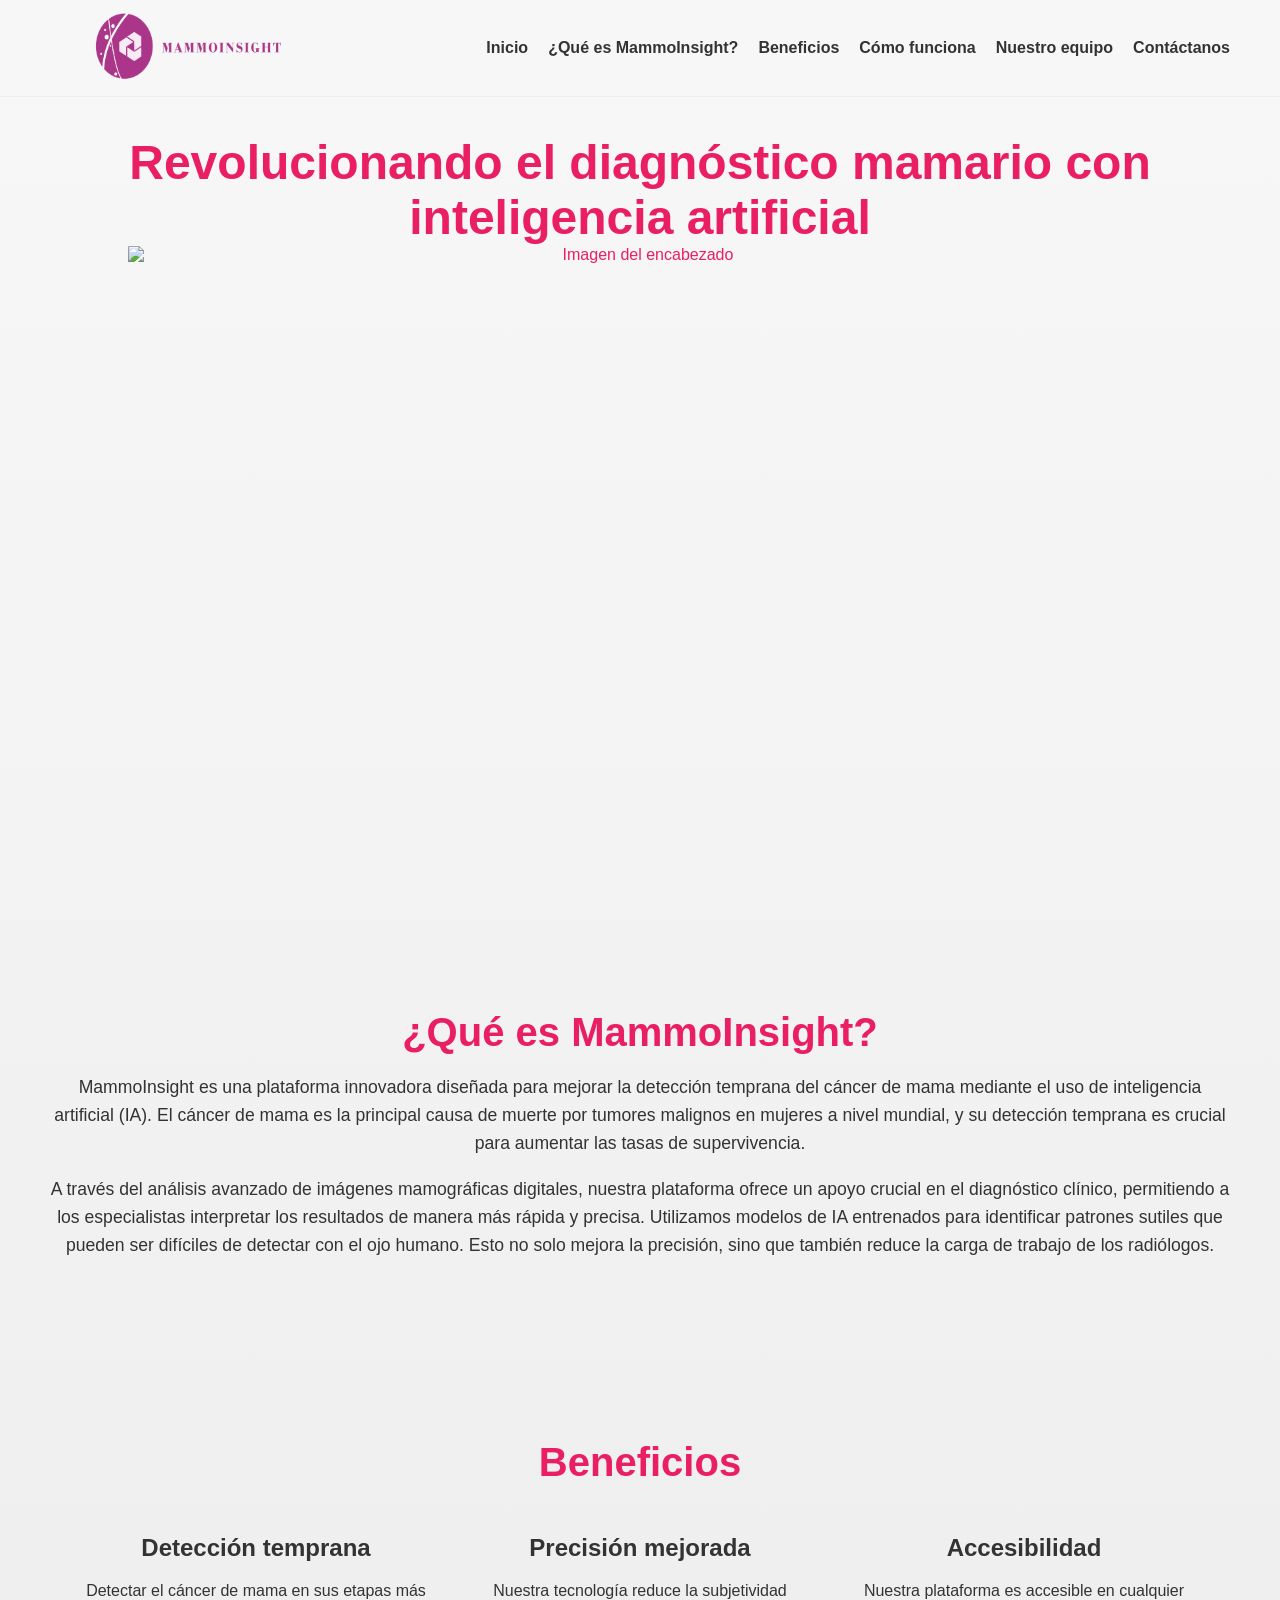
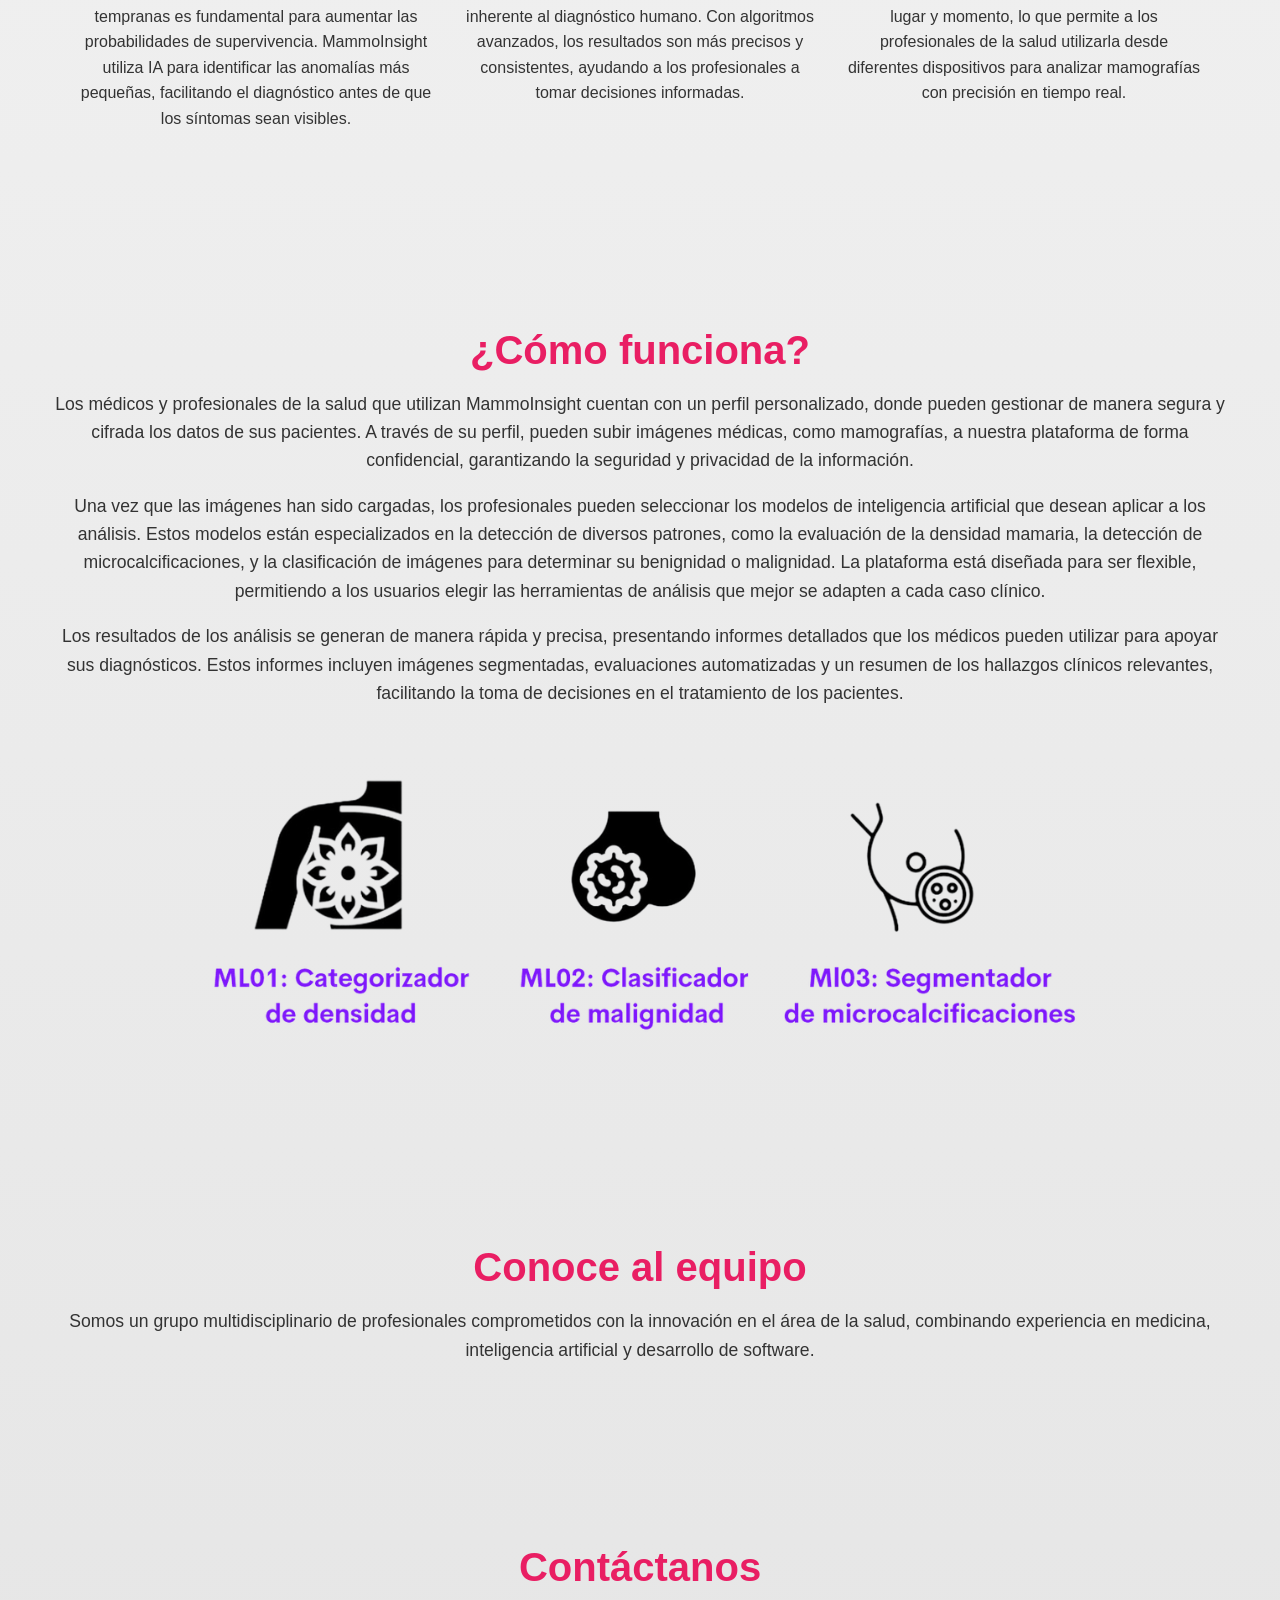
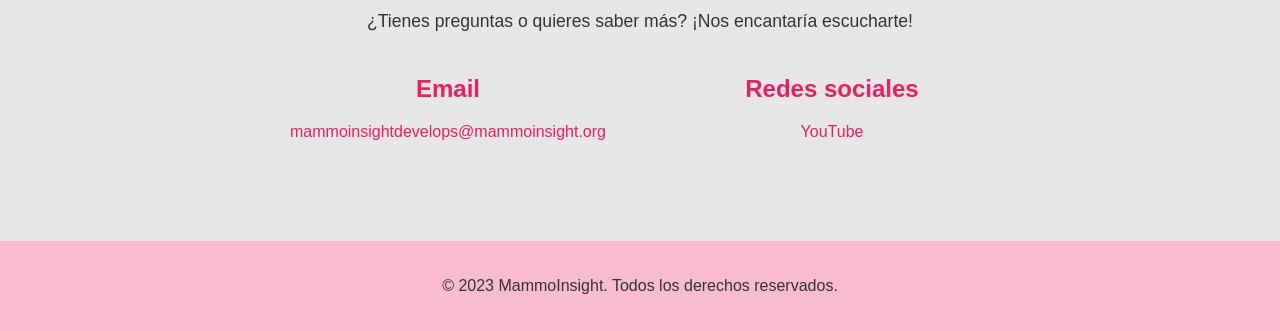
==== index.html @ 54ed8bfb "firts version develops web static in .org aws" ====
<!DOCTYPE html>
<html lang="es">

<head>
  <meta charset="UTF-8">
  <title>MammoInsight - Innovación en Diagnóstico Mamario</title>
  <link rel="stylesheet" type="text/css" href="style.css"> <!-- Enlaza el archivo CSS -->
</head>

<body>

  <!-- Navegación -->
  <header>
    <nav>
      <div class="logo">
        <img src="images/logo2_oficial.png" alt="MammoInsight Logo">      
      
      </div>
      <ul>
        <li><a href="#inicio">Inicio</a></li>
        <li><a href="#que-es">¿Qué es MammoInsight?</a></li>
        <li><a href="#beneficios">Beneficios</a></li>
        <li><a href="#como-funciona">Cómo funciona</a></li>
        <li><a href="#equipo">Nuestro equipo</a></li>
        <li><a href="#contacto">Contáctanos</a></li>
      </ul>
      <div class="menu-toggle">
        <i class="fas fa-bars"></i>
      </div>
    </nav>
  </header>

  <!-- Sección Hero -->
  <section id="inicio" class="hero">
    <div class="hero-content">
      <!-- <h1>MammoInsight</h1>
      <p>Revolucionando el diagnóstico mamario con inteligencia artificial</p> -->
      <div style="height: 10px;"></div> <!-- dejo un espacio-->
      <h1>Revolucionando el diagnóstico mamario con inteligencia artificial</h1>
      <img src="images/sitio_develops_v0.png" alt="Imagen del encabezado">
    </div>
  </section>

  <!-- Sección ¿Qué es MammoInsight? -->
  <section id="que-es" class="section">
    <div style="height: 10px;"></div> <!-- dejo un espacio-->
    <h2>¿Qué es MammoInsight?</h2>
    <p>
      MammoInsight es una plataforma innovadora diseñada para mejorar la detección temprana del cáncer de mama mediante el uso de inteligencia artificial (IA). El cáncer de mama es la principal causa de muerte por tumores malignos en mujeres a nivel mundial, y su detección temprana es crucial para aumentar las tasas de supervivencia.
    </p>
    <p>
      A través del análisis avanzado de imágenes mamográficas digitales, nuestra plataforma ofrece un apoyo crucial en el diagnóstico clínico, permitiendo a los especialistas interpretar los resultados de manera más rápida y precisa. Utilizamos modelos de IA entrenados para identificar patrones sutiles que pueden ser difíciles de detectar con el ojo humano. Esto no solo mejora la precisión, sino que también reduce la carga de trabajo de los radiólogos.
    </p>
    <!--<img src="https://i.imgur.com/tu-imagen.jpg" alt="Análisis de Mamografías"> -->
  </section>

  <!-- Sección Beneficios -->
  <section id="beneficios" class="section">
    <h2>Beneficios</h2>
    <div class="features">
      <div class="feature">
        <i class="fas fa-ribbon"></i>
        <h3>Detección temprana</h3>
        <p>
          Detectar el cáncer de mama en sus etapas más tempranas es fundamental para aumentar las probabilidades de supervivencia. MammoInsight utiliza IA para identificar las anomalías más pequeñas, facilitando el diagnóstico antes de que los síntomas sean visibles.
        </p>
      </div>
      <div class="feature">
        <i class="fas fa-microscope"></i>
        <h3>Precisión mejorada</h3>
        <p>
          Nuestra tecnología reduce la subjetividad inherente al diagnóstico humano. Con algoritmos avanzados, los resultados son más precisos y consistentes, ayudando a los profesionales a tomar decisiones informadas.
        </p>
      </div>
      <div class="feature">
        <i class="fas fa-globe"></i>
        <h3>Accesibilidad</h3>
        <p>
          Nuestra plataforma es accesible en cualquier lugar y momento, lo que permite a los profesionales de la salud utilizarla desde diferentes dispositivos para analizar mamografías con precisión en tiempo real.
        </p>
      </div>
    </div>
  </section>

  <!-- Sección Cómo Funciona -->
  <section id="como-funciona" class="section">
    <h2>¿Cómo funciona?</h2>
    <p>
      Los médicos y profesionales de la salud que utilizan MammoInsight cuentan con un perfil personalizado, donde pueden gestionar de manera segura y cifrada los datos de sus pacientes. A través de su perfil, pueden subir imágenes médicas, como mamografías, a nuestra plataforma de forma confidencial, garantizando la seguridad y privacidad de la información.
    </p>
    <p>
      Una vez que las imágenes han sido cargadas, los profesionales pueden seleccionar los modelos de inteligencia artificial que desean aplicar a los análisis. Estos modelos están especializados en la detección de diversos patrones, como la evaluación de la densidad mamaria, la detección de microcalcificaciones, y la clasificación de imágenes para determinar su benignidad o malignidad. La plataforma está diseñada para ser flexible, permitiendo a los usuarios elegir las herramientas de análisis que mejor se adapten a cada caso clínico.
    </p>
    <p>
      Los resultados de los análisis se generan de manera rápida y precisa, presentando informes detallados que los médicos pueden utilizar para apoyar sus diagnósticos. Estos informes incluyen imágenes segmentadas, evaluaciones automatizadas y un resumen de los hallazgos clínicos relevantes, facilitando la toma de decisiones en el tratamiento de los pacientes.
    </p>
    <img src="images/sitio_develops_v3.png" alt="Modelos iniciales">
  </section>

  <!-- Sección Nuestro Equipo -->
  <section id="equipo" class="section">
    <h2>Conoce al equipo</h2>
    <p>
      Somos un grupo multidisciplinario de profesionales comprometidos con la innovación en el área de la salud, combinando experiencia en medicina, inteligencia artificial y desarrollo de software.
    </p>
  </section>

  <!-- Sección Contáctanos -->
  <section id="contacto" class="section">
    <h2>Contáctanos</h2>
    <p>
      ¿Tienes preguntas o quieres saber más? ¡Nos encantaría escucharte!
    </p>
    <div class="contact-info">
      <div class="contact-item">
        <h3>Email</h3>
        <p><a href="mailto:mammoinsightdevelops@mammoinsight.org">mammoinsightdevelops@mammoinsight.org</a></p>
      </div>
        <!-- 
      <div class="contact-item">
        <h3>Teléfono</h3>
        <p><a href="tel:+541112345678">+54 11 1234 5678</a></p>
      </div>
       -->
      <div class="contact-item">
        <h3>Redes sociales</h3>
        <p>
          <a href="https://www.youtube.com/@mammoinsight">YouTube</a>
        </p>
         <!--  href="#">Facebook</a> | <a href="#">Twitter</a> | <a href="#">LinkedIn -->
      </div>
    </div>
  </section>

  <!-- Pie de página -->
  <footer>
    <p>&copy; 2023 MammoInsight. Todos los derechos reservados.</p>
  </footer>

  <!-- ... -->
  <script src="script.js"></script> <!-- Enlaza el archivo JavaScript -->
</body>

</html>
---- style.css ----
/* Estilos Generales */
body {
  margin: 0;
  font-family: "Montserrat", sans-serif;
  color: #333;
  scroll-behavior: smooth;
  /* background-color: #f7f7f7; /* Fondo gris claro */
  background-image: linear-gradient(to bottom, #f7f7f7, #e5e5e5); /* Fondo degradado gris */

}

/* Navegación */
header {
  /*background-color: #fff;*/
  position: fixed;
  width: 100%;
  z-index: 100;
  border-bottom: 1px solid #eee;
  background-color: #f7f7f7;
}

nav {
  display: flex;
  align-items: center;
  justify-content: space-between;
  padding: 10px 50px;
}

nav .logo img {
  width: 260px; /* o cualquier otro valor que desees */
  height: auto; /* para mantener la proporción */
}

nav ul {
  list-style: none;
  display: flex;
  margin: 0;
}

nav ul li {
  margin-left: 20px;
}

nav ul li a {
  text-decoration: none;
  color: #333;
  font-weight: bold;
}

nav ul li a:hover {
  color: #e91e63;
}

nav .menu-toggle {
  display: none;
  font-size: 2em;
  cursor: pointer;
}

nav .menu-toggle i {
  color: #333;
}

/* Sección Hero */
.hero {
  height: 100vh;
  position: relative;
}

.hero-content {
  position: absolute;
  top: 10%;
  left: 50%;
  transform: translateX(-50%);
  color:  #e91e63; /* #fff;   fondo rosa */
  text-align: center;
  /*background-color: rgba(233, 30, 99, 0.6);  fondo rosa */
  padding: 0px; /* espacio entre la imagen y el texto */
  width: 80%; /* ajusta el ancho del contenedor */
}

.hero-content img {
  display: block;
  width: 100%; /* ancho de la imagen */
  /* height: auto; altura automática para mantener la proporción */
  max-height: 470px; /* altura máxima de la imagen */
  object-fit: cover;  /*ajusta la imagen al ancho del contenedor */
  text-align: center;
  border-radius: 1px; /* opcional, para darle un borde redondeado */
  /* margin: 60 auto 20px;margen inferior para dejar espacio para el texto */
  margin: 0 auto;
  }

.hero-content h1 {
  font-size: 3em;
  margin-bottom: 1px;
  margin-top: 35px; /* hizo que mi encabezado no se corte agregar un margen superior para reducir el espacio en blanco */

}

.hero-content p {
  font-size: 1.5em;
  margin-bottom: 1px;
}

/* Secciones */
.section {
  padding-top: 10px; /* o cualquier otro valor que desees */
  top: 60px; /* ajusta la posición vertical para que la sección quede debajo de la barra de navegación */
  padding: 80px 50px; /* esto crea los espacios entre secciones */
  text-align: center;
}

.section h2 {
  font-size: 2.5em;
  color: #e91e63;
  margin-bottom: 10px;
  margin-top: 20px; /* agregar un margen superior para reducir el espacio en blanco */

}

.section p {
  font-size: 1.1em;
  margin-bottom: 1px; /* reducir el espacio en blanco entre los párrafos */
  line-height: 1.6;
}

.section img {
  max-width: 100%;
  height: auto;
  margin-top: 30px;
  border-radius: 10px;
}

/* Beneficios */
.features {
  display: flex;
  flex-wrap: wrap;
  justify-content: center;
}

.feature {
  width: 30%;
  margin: 15px;
  text-align: center;
}

.feature i {
  font-size: 4em;
  color: #e91e63;
  margin-bottom: 20px;
}

.feature h3 {
  font-size: 1.5em;
  color: #333;
  margin-bottom: 10px;
}

.feature p {
  font-size: 1em;
}

/* Cómo Funciona */
.section ol {
  text-align: left;
  max-width: 800px;
  margin: 0 auto;
}

.section ol li {
  font-size: 1.2em;
  margin-bottom: 20px;
}

.section ol li strong {
  color: #e91e63;
}

.img-como-funciona {
  width: 60%; /* o cualquier otro valor que desees */
  height: auto;
  margin: 30px auto; /* opcional, para agregar un margen */
}

/* Contacto */
.contact-info {
  display: flex;
  flex-wrap: wrap;
  justify-content: center;
}

.contact-item {
  width: 30%;
  margin: 15px;
  text-align: center;
}

.contact-item h3 {
  font-size: 1.5em;
  color: #e91e63;
  margin-bottom: 10px;
}

.contact-item p {
  font-size: 1em;
}

.contact-item a {
  color: #e91e63;
  text-decoration: none;
}

.contact-item a:hover {
  text-decoration: underline;
}

/* Pie de página */
footer {
  background-color: #f8bbd0;
  color: #333;
  text-align: center;
  padding: 20px 0;
}




/* Responsividad */
@media (max-width: 1024px) {
  .features .feature,
  .contact-info .contact-item {
    width: 45%;
  }

  nav {
    padding: 10px 20px;
  }
}

@media (max-width: 768px) {
  .features .feature,
  .contact-info .contact-item {
    width: 100%;
  }

  nav ul {
    flex-direction: column;
    background-color: #fff;
    position: absolute;
    top: 60px;
    left: -100%;
    width: 100%;
    transition: left 0.3s;
  }

  nav ul.show {
    left: 0;
  }

  nav ul li {
    margin: 15px 0;
  }

  nav .menu-toggle {
    display: block;
  }
}

@media (max-width: 480px) {
  .hero-content h1 {
    font-size: 2em;
  }

  .hero-content p {
    font-size: 1em;
  }

  .section h2 {
    font-size: 2em;
  }

  .section p {
    font-size: 1em;
  }
}
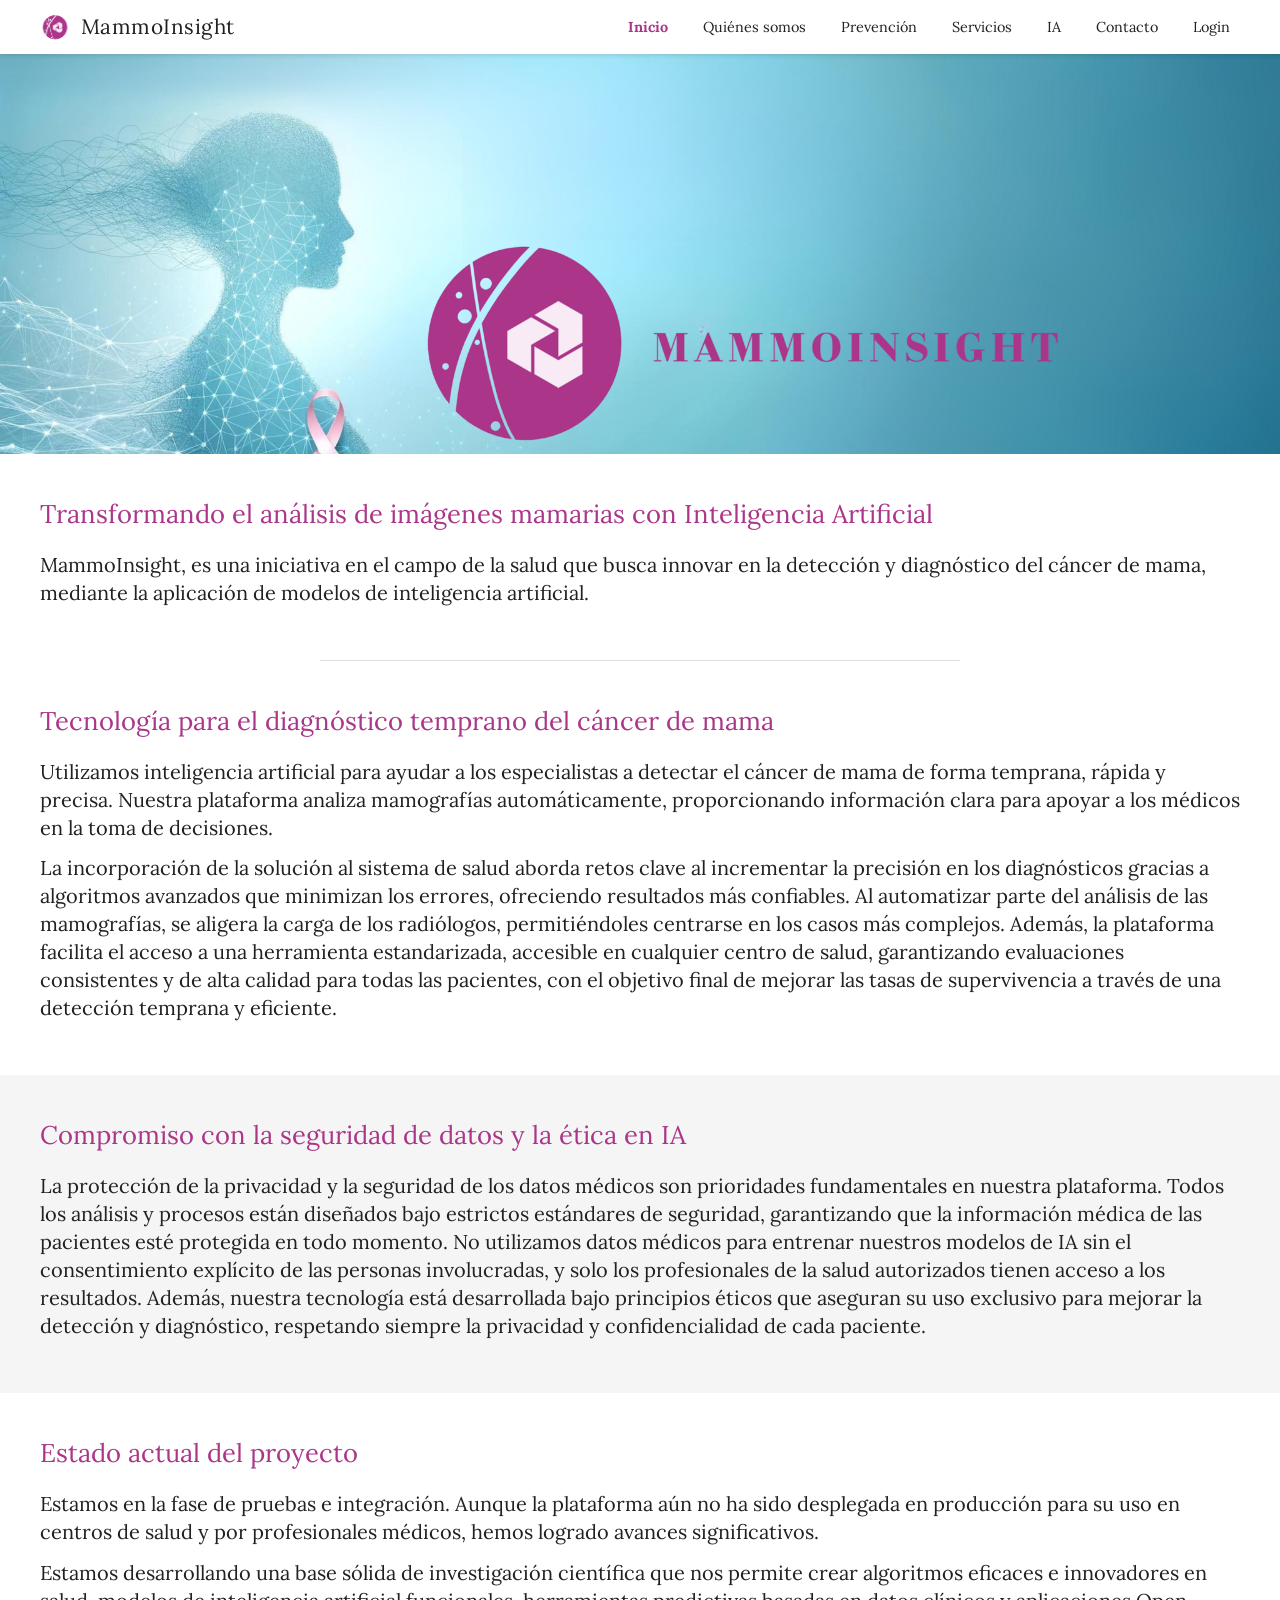
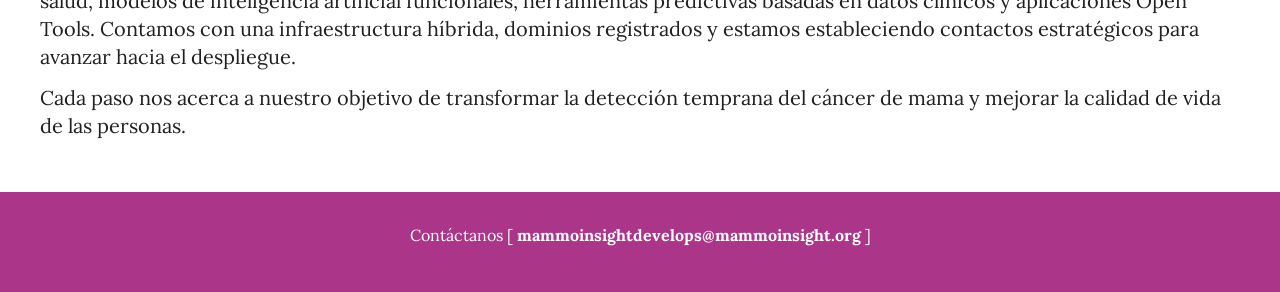
==== commit d3650b71: "update frontend 2025 - versión:00124" ====
--- a/index.html
+++ b/index.html
@@ -2,143 +2,131 @@
 <html lang="es">
 
 <head>
-  <meta charset="UTF-8">
-  <title>MammoInsight - Innovación en Diagnóstico Mamario</title>
-  <link rel="stylesheet" type="text/css" href="style.css"> <!-- Enlaza el archivo CSS -->
+    <meta charset="UTF-8">
+    <meta name="viewport" content="width=device-width, initial-scale=1.0">
+    <title>MammoInsight - Inicio</title>
+    <meta name="description"
+        content="Transformando el análisis de imágenes mamarias con Inteligencia Artificial. MammoInsight es una iniciativa que busca innovar en la detección y diagnóstico del cáncer de mama.">
+
+    <!-- Fonts -->
+    <link
+        href="https://fonts.googleapis.com/css2?family=Lora:ital,wght@0,400;0,700;1,400&family=Roboto:wght@300;400;500;700&display=swap"
+        rel="stylesheet">
+
+    <!-- Styles -->
+    <link rel="stylesheet" href="css/style.css?v=5">
+    <link rel="icon" href="assets/images/logo.png" type="image/png">
 </head>
 
 <body>
 
-  <!-- Navegación -->
-  <header>
-    <nav>
-      <div class="logo">
-        <img src="images/logo2_oficial.png" alt="MammoInsight Logo">      
-      
-      </div>
-      <ul>
-        <li><a href="#inicio">Inicio</a></li>
-        <li><a href="#que-es">¿Qué es MammoInsight?</a></li>
-        <li><a href="#beneficios">Beneficios</a></li>
-        <li><a href="#como-funciona">Cómo funciona</a></li>
-        <li><a href="#equipo">Nuestro equipo</a></li>
-        <li><a href="#contacto">Contáctanos</a></li>
-      </ul>
-      <div class="menu-toggle">
-        <i class="fas fa-bars"></i>
-      </div>
-    </nav>
-  </header>
+    <!-- Header / Navigation -->
+    <header>
+        <div class="nav-container">
+            <a href="index.html" class="logo-container">
+                <img src="assets/images/logo.png" alt="MammoInsight Logo" class="logo-img">
+                <span class="site-title">MammoInsight</span>
+            </a>
+            <nav>
+                <ul>
+                    <li><a href="index.html" class="active">Inicio</a></li>
+                    <li><a href="quienes-somos.html">Quiénes somos</a></li>
+                    <li><a href="prevencion.html">Prevención</a></li>
+                    <li><a href="servicios.html">Servicios</a></li>
+                    <li><a href="ia.html">IA</a></li>
+                    <li><a href="contacto.html">Contacto</a></li>
+                    <li><a href="login.html">Login</a></li>
+                </ul>
+            </nav>
+        </div>
+    </header>
 
-  <!-- Sección Hero -->
-  <section id="inicio" class="hero">
-    <div class="hero-content">
-      <!-- <h1>MammoInsight</h1>
-      <p>Revolucionando el diagnóstico mamario con inteligencia artificial</p> -->
-      <div style="height: 10px;"></div> <!-- dejo un espacio-->
-      <h1>Revolucionando el diagnóstico mamario con inteligencia artificial</h1>
-      <img src="images/sitio_develops_v0.png" alt="Imagen del encabezado">
-    </div>
-  </section>
+    <!-- Main Content -->
+    <main>
 
-  <!-- Sección ¿Qué es MammoInsight? -->
-  <section id="que-es" class="section">
-    <div style="height: 10px;"></div> <!-- dejo un espacio-->
-    <h2>¿Qué es MammoInsight?</h2>
-    <p>
-      MammoInsight es una plataforma innovadora diseñada para mejorar la detección temprana del cáncer de mama mediante el uso de inteligencia artificial (IA). El cáncer de mama es la principal causa de muerte por tumores malignos en mujeres a nivel mundial, y su detección temprana es crucial para aumentar las tasas de supervivencia.
-    </p>
-    <p>
-      A través del análisis avanzado de imágenes mamográficas digitales, nuestra plataforma ofrece un apoyo crucial en el diagnóstico clínico, permitiendo a los especialistas interpretar los resultados de manera más rápida y precisa. Utilizamos modelos de IA entrenados para identificar patrones sutiles que pueden ser difíciles de detectar con el ojo humano. Esto no solo mejora la precisión, sino que también reduce la carga de trabajo de los radiólogos.
-    </p>
-    <!--<img src="https://i.imgur.com/tu-imagen.jpg" alt="Análisis de Mamografías"> -->
-  </section>
+        <!-- Hero Section -->
+        <section class="hero home-hero">
+            <div class="hero-overlay"></div>
+            <!-- Content will be here if any overlay text matches the design -->
+        </section>
 
-  <!-- Sección Beneficios -->
-  <section id="beneficios" class="section">
-    <h2>Beneficios</h2>
-    <div class="features">
-      <div class="feature">
-        <i class="fas fa-ribbon"></i>
-        <h3>Detección temprana</h3>
-        <p>
-          Detectar el cáncer de mama en sus etapas más tempranas es fundamental para aumentar las probabilidades de supervivencia. MammoInsight utiliza IA para identificar las anomalías más pequeñas, facilitando el diagnóstico antes de que los síntomas sean visibles.
-        </p>
-      </div>
-      <div class="feature">
-        <i class="fas fa-microscope"></i>
-        <h3>Precisión mejorada</h3>
-        <p>
-          Nuestra tecnología reduce la subjetividad inherente al diagnóstico humano. Con algoritmos avanzados, los resultados son más precisos y consistentes, ayudando a los profesionales a tomar decisiones informadas.
-        </p>
-      </div>
-      <div class="feature">
-        <i class="fas fa-globe"></i>
-        <h3>Accesibilidad</h3>
-        <p>
-          Nuestra plataforma es accesible en cualquier lugar y momento, lo que permite a los profesionales de la salud utilizarla desde diferentes dispositivos para analizar mamografías con precisión en tiempo real.
-        </p>
-      </div>
-    </div>
-  </section>
+        <!-- Intro Section -->
+        <section class="section">
+            <div class="content-container">
+                <h2>Transformando el análisis de imágenes mamarias con Inteligencia Artificial</h2>
+                <h3>MammoInsight, es una iniciativa en el campo de la salud que busca innovar en la detección y
+                    diagnóstico del cáncer de mama, mediante la aplicación de modelos de inteligencia artificial.</h3>
+            </div>
+        </section>
 
-  <!-- Sección Cómo Funciona -->
-  <section id="como-funciona" class="section">
-    <h2>¿Cómo funciona?</h2>
-    <p>
-      Los médicos y profesionales de la salud que utilizan MammoInsight cuentan con un perfil personalizado, donde pueden gestionar de manera segura y cifrada los datos de sus pacientes. A través de su perfil, pueden subir imágenes médicas, como mamografías, a nuestra plataforma de forma confidencial, garantizando la seguridad y privacidad de la información.
-    </p>
-    <p>
-      Una vez que las imágenes han sido cargadas, los profesionales pueden seleccionar los modelos de inteligencia artificial que desean aplicar a los análisis. Estos modelos están especializados en la detección de diversos patrones, como la evaluación de la densidad mamaria, la detección de microcalcificaciones, y la clasificación de imágenes para determinar su benignidad o malignidad. La plataforma está diseñada para ser flexible, permitiendo a los usuarios elegir las herramientas de análisis que mejor se adapten a cada caso clínico.
-    </p>
-    <p>
-      Los resultados de los análisis se generan de manera rápida y precisa, presentando informes detallados que los médicos pueden utilizar para apoyar sus diagnósticos. Estos informes incluyen imágenes segmentadas, evaluaciones automatizadas y un resumen de los hallazgos clínicos relevantes, facilitando la toma de decisiones en el tratamiento de los pacientes.
-    </p>
-    <img src="images/sitio_develops_v3.png" alt="Modelos iniciales">
-  </section>
+        <!-- Divider / Visual Break -->
+        <hr style="width: 50%; margin: auto; border: 0; border-top: 1px solid #ddd;">
 
-  <!-- Sección Nuestro Equipo -->
-  <section id="equipo" class="section">
-    <h2>Conoce al equipo</h2>
-    <p>
-      Somos un grupo multidisciplinario de profesionales comprometidos con la innovación en el área de la salud, combinando experiencia en medicina, inteligencia artificial y desarrollo de software.
-    </p>
-  </section>
+        <!-- Tech Section -->
+        <section class="section">
+            <div class="content-container">
+            <h2>Tecnología para el diagnóstico temprano del cáncer de mama</h2>
 
-  <!-- Sección Contáctanos -->
-  <section id="contacto" class="section">
-    <h2>Contáctanos</h2>
-    <p>
-      ¿Tienes preguntas o quieres saber más? ¡Nos encantaría escucharte!
-    </p>
-    <div class="contact-info">
-      <div class="contact-item">
-        <h3>Email</h3>
-        <p><a href="mailto:mammoinsightdevelops@mammoinsight.org">mammoinsightdevelops@mammoinsight.org</a></p>
-      </div>
-        <!-- 
-      <div class="contact-item">
-        <h3>Teléfono</h3>
-        <p><a href="tel:+541112345678">+54 11 1234 5678</a></p>
-      </div>
-       -->
-      <div class="contact-item">
-        <h3>Redes sociales</h3>
-        <p>
-          <a href="https://www.youtube.com/@mammoinsight">YouTube</a>
-        </p>
-         <!--  href="#">Facebook</a> | <a href="#">Twitter</a> | <a href="#">LinkedIn -->
-      </div>
-    </div>
-  </section>
+            <h3>Utilizamos inteligencia artificial para ayudar a los especialistas a detectar el cáncer de mama de forma
+                temprana, rápida y precisa. Nuestra plataforma analiza mamografías automáticamente, proporcionando
+                información clara para apoyar a los médicos en la toma de decisiones.</h3>
 
-  <!-- Pie de página -->
-  <footer>
-    <p>&copy; 2023 MammoInsight. Todos los derechos reservados.</p>
-  </footer>
+            <h3>La incorporación de la solución al sistema de salud aborda retos clave al incrementar la precisión en
+                los diagnósticos gracias a algoritmos avanzados que minimizan los errores, ofreciendo resultados más
+                confiables. Al automatizar parte del análisis de las mamografías, se aligera la carga de los radiólogos,
+                permitiéndoles centrarse en los casos más complejos. Además, la plataforma facilita el acceso a una
+                herramienta estandarizada, accesible en cualquier centro de salud, garantizando evaluaciones
+                consistentes y de alta calidad para todas las pacientes, con el objetivo final de mejorar las tasas de
+                supervivencia a través de una detección temprana y eficiente.</h3>
+            </div>
+        </section>
 
-  <!-- ... -->
-  <script src="script.js"></script> <!-- Enlaza el archivo JavaScript -->
+        <!-- Ethics Section -->
+        <section class="section" style="background-color: var(--light-gray);">
+            <div class="content-container">
+            <h2>Compromiso con la seguridad de datos y la ética en IA</h2>
+
+            <h3>La protección de la privacidad y la seguridad de los datos médicos son prioridades fundamentales en
+                nuestra plataforma. Todos los análisis y procesos están diseñados bajo estrictos estándares de
+                seguridad, garantizando que la información médica de las pacientes esté protegida en todo momento. No
+                utilizamos datos médicos para entrenar nuestros modelos de IA sin el consentimiento explícito de las
+                personas involucradas, y solo los profesionales de la salud autorizados tienen acceso a los resultados.
+                Además, nuestra tecnología está desarrollada bajo principios éticos que aseguran su uso exclusivo para
+                mejorar la detección y diagnóstico, respetando siempre la privacidad y confidencialidad de cada
+                paciente.</h3>
+            </div>
+        </section>
+
+        <!-- Status Section -->
+        <section class="section">
+            <div class="content-container">
+            <h2>Estado actual del proyecto</h2>
+
+            <h3>Estamos en la fase de pruebas e integración. Aunque la plataforma aún no ha sido desplegada en
+                producción para su uso en centros de salud y por profesionales médicos, hemos logrado avances
+                significativos.</h3>
+
+            <h3>Estamos desarrollando una base sólida de investigación científica que nos permite crear algoritmos
+                eficaces e innovadores en salud, modelos de inteligencia artificial funcionales, herramientas
+                predictivas basadas en datos clínicos y aplicaciones Open Tools. Contamos con una infraestructura
+                híbrida, dominios registrados y estamos estableciendo contactos estratégicos para avanzar hacia el
+                despliegue.</h3>
+
+            <h3>Cada paso nos acerca a nuestro objetivo de transformar la detección temprana del cáncer de mama y
+                mejorar la calidad de vida de las personas.</h3>
+            </div>
+        </section>
+
+    </main>
+
+    <!-- Footer -->
+    <footer>
+        <section>
+            <h3>Contáctanos [ <a
+                    href="mailto:mammoinsightdevelops@mammoinsight.org">mammoinsightdevelops@mammoinsight.org</a> ]</h3>
+        </section>
+    </footer>
+
 </body>
 
 </html>
--- a/css/style.css
+++ b/css/style.css
@@ -0,0 +1,339 @@
+@import url('https://fonts.googleapis.com/css2?family=Gentium+Basic:ital,wght@0,400;0,700;1,400;1,700&family=Lora:ital,wght@0,400;0,500;0,600;0,700;1,400;1,500;1,600;1,700&family=Roboto:wght@300;400;500;700&display=swap');
+
+:root {
+    --primary-color: #ab3689;
+    --primary-dark: #892b6e;
+    --primary-light: #be62a3;
+    --accent-color: #bc5ea1;
+    --text-color: #212121;
+    --light-gray: #f5f5f5;
+    --medium-gray: #d3d3d3;
+    --dark-bg: #333333;
+    --white: #ffffff;
+
+    /* Font Definitions matching original site */
+    --font-heading: 'Lora', serif;
+    --font-body: 'Gentium Basic', serif;
+    --font-ui: 'Roboto', sans-serif;
+}
+
+body {
+    font-family: var(--font-body);
+    color: var(--text-color);
+    margin: 0;
+    padding: 0;
+    line-height: 1.6;
+    background-color: var(--white);
+    font-size: 15px;
+    /* Reduced from 16px */
+}
+
+/* Typography Overrides */
+h1,
+h2,
+h3,
+h4,
+h5,
+h6 {
+    font-family: var(--font-heading);
+    color: var(--primary-color);
+    margin-top: 0;
+    font-weight: 400;
+}
+
+h1 {
+    font-size: 2.0rem;
+    /* Reduced from 2.2rem */
+    line-height: 1.2;
+}
+
+h2 {
+    font-size: 1.6rem;
+    /* Reduced from 1.8rem */
+    margin-bottom: 1rem;
+}
+
+h3 {
+    font-size: 1.25rem;
+    /* Reduced from 1.3rem */
+    color: var(--text-color);
+    margin-bottom: 0.8rem;
+    line-height: 1.4;
+}
+
+p {
+    margin-bottom: 1rem;
+}
+
+a {
+    color: var(--primary-color);
+    text-decoration: none;
+    transition: color 0.3s;
+}
+
+a:hover {
+    color: var(--primary-dark);
+    text-decoration: underline;
+}
+
+ul {
+    list-style-position: inside;
+}
+
+/* Header & Navigation */
+header {
+    background-color: var(--white);
+    box-shadow: 0 2px 4px rgba(0, 0, 0, 0.1);
+    position: sticky;
+    top: 0;
+    z-index: 1000;
+}
+
+.nav-container {
+    max-width: 1200px;
+    margin: 0 auto;
+    padding: 0.5rem 1rem;
+    display: flex;
+    justify-content: space-between;
+    align-items: center;
+}
+
+.logo-container {
+    display: flex;
+    align-items: center;
+    text-decoration: none;
+    color: var(--text-color);
+}
+
+.logo-img {
+    height: 38px;
+    /* Slightly smaller logo */
+    margin-right: 10px;
+}
+
+.site-title {
+    font-family: var(--font-heading);
+    font-size: 1.3rem;
+    /* Small & elegant */
+    font-weight: 400;
+    color: var(--text-color);
+    letter-spacing: 0.5px;
+}
+
+nav ul {
+    list-style: none;
+    display: flex;
+    margin: 0;
+    padding: 0;
+}
+
+nav li {
+    margin-left: 15px;
+}
+
+nav a {
+    text-decoration: none;
+    color: var(--text-color);
+    font-family: var(--font-heading);
+    font-size: 0.9rem;
+    /* Reduced menu font size */
+    padding: 6px 10px;
+    border-radius: 4px;
+    transition: all 0.3s;
+}
+
+nav a:hover,
+nav a.active {
+    background-color: transparent;
+    color: var(--primary-color);
+    font-weight: 700;
+}
+
+/* Hero Section */
+.hero {
+    position: relative;
+    height: 300px;
+    /* Reduced height */
+    background-image: url('../assets/images/hero-bg.jpg');
+    background-size: cover;
+    background-position: center;
+    display: flex;
+    align-items: center;
+    justify-content: center;
+    color: var(--white);
+    text-align: center;
+}
+
+/* Default Overlay */
+.hero-overlay {
+    background: linear-gradient(135deg, rgba(80, 80, 80, 0.4), rgba(40, 40, 40, 0.4));
+    position: absolute;
+    top: 0;
+    left: 0;
+    width: 100%;
+    height: 100%;
+}
+
+/* Home Hero Specific - No Overlay */
+.hero.home-hero {
+    height: 400px;
+}
+
+.hero.home-hero .hero-overlay {
+    background: none;
+}
+
+.hero-content {
+    position: relative;
+    z-index: 1;
+    max-width: 900px;
+    padding: 30px;
+}
+
+.hero h1 {
+    color: var(--white);
+    font-size: 2.5rem;
+    /* Balanced for reduced global size */
+    margin-bottom: 0.5rem;
+    text-shadow: 0 1px 3px rgba(0, 0, 0, 0.5);
+    font-weight: 400;
+}
+
+.hero p {
+    color: var(--white);
+    font-size: 1.1rem;
+    margin-top: 0;
+    font-family: var(--font-heading);
+    text-shadow: 0 1px 2px rgba(0, 0, 0, 0.5);
+}
+
+/* Page Layout */
+.section {
+    padding: 2.5rem 1rem;
+}
+
+.content-container {
+    max-width: 1200px;
+    /* Increased from 1000px to reduce "exaggerated margins" */
+    margin: 0 auto;
+}
+
+/* Grid System */
+.grid-2-col {
+    display: grid;
+    grid-template-columns: 1fr 1fr;
+    gap: 3rem;
+    align-items: start;
+}
+
+.grid-3-col {
+    display: grid;
+    grid-template-columns: repeat(3, 1fr);
+    gap: 2rem;
+}
+
+/* Components */
+.card {
+    background-color: var(--white);
+    border-radius: 6px;
+    box-shadow: 0 2px 6px rgba(0, 0, 0, 0.05);
+    padding: 2rem;
+    transition: transform 0.3s ease, box-shadow 0.3s;
+    height: 100%;
+    box-sizing: border-box;
+}
+
+.card:hover {
+    transform: translateY(-3px);
+    box-shadow: 0 6px 15px rgba(0, 0, 0, 0.1);
+}
+
+.btn {
+    display: inline-block;
+    background-color: var(--primary-color);
+    color: var(--white);
+    padding: 0.6rem 1.6rem;
+    border-radius: 2px;
+    font-family: var(--font-ui);
+    font-weight: 500;
+    border: none;
+    cursor: pointer;
+    text-transform: uppercase;
+    font-size: 0.8rem;
+    letter-spacing: 1px;
+    box-shadow: 0 2px 4px rgba(0, 0, 0, 0.15);
+}
+
+.btn:hover {
+    background-color: var(--primary-dark);
+    color: var(--white);
+    text-decoration: none;
+    box-shadow: 0 4px 6px rgba(0, 0, 0, 0.25);
+}
+
+/* Utilities */
+.text-center {
+    text-align: center;
+}
+
+.mt-2 {
+    margin-top: 2rem;
+}
+
+.mb-2 {
+    margin-bottom: 2rem;
+}
+
+.highlight-section {
+    background-color: var(--light-gray);
+    border-left: 4px solid var(--primary-color);
+}
+
+/* Footer */
+footer {
+    background-color: var(--primary-color);
+    color: var(--white);
+    padding: 2rem 1rem;
+    text-align: center;
+    margin-top: auto;
+}
+
+footer a {
+    color: var(--white);
+    font-weight: bold;
+    text-decoration: none;
+}
+
+footer h3 {
+    color: var(--white);
+    font-size: 1rem;
+    margin-top: 0;
+}
+
+/* Responsive */
+@media (max-width: 768px) {
+    .nav-container {
+        flex-direction: column;
+    }
+
+    nav ul {
+        flex-direction: column;
+        width: 100%;
+        text-align: center;
+        margin-top: 15px;
+    }
+
+    nav li {
+        margin: 10px 0;
+        margin-left: 0;
+    }
+
+    .hero h1 {
+        font-size: 1.8rem;
+    }
+
+    .grid-2-col,
+    .grid-3-col {
+        grid-template-columns: 1fr;
+    }
+}
